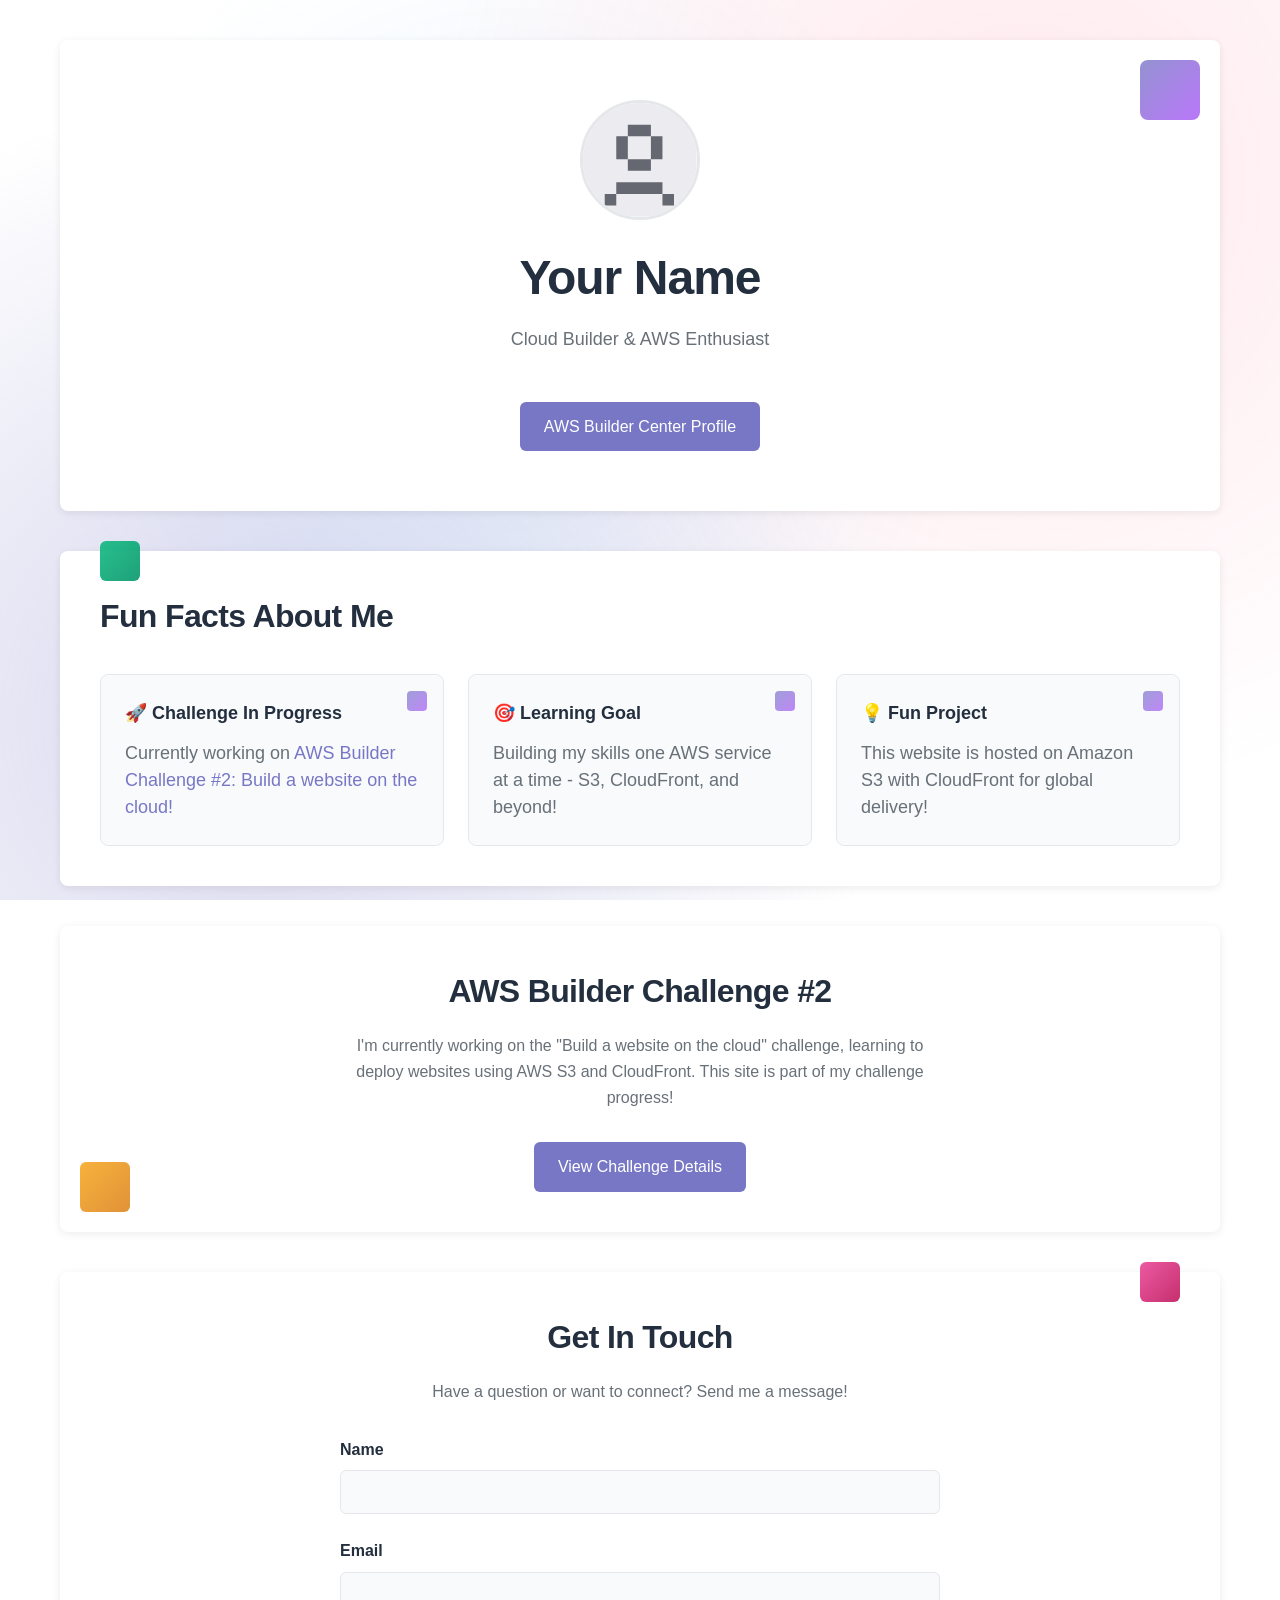
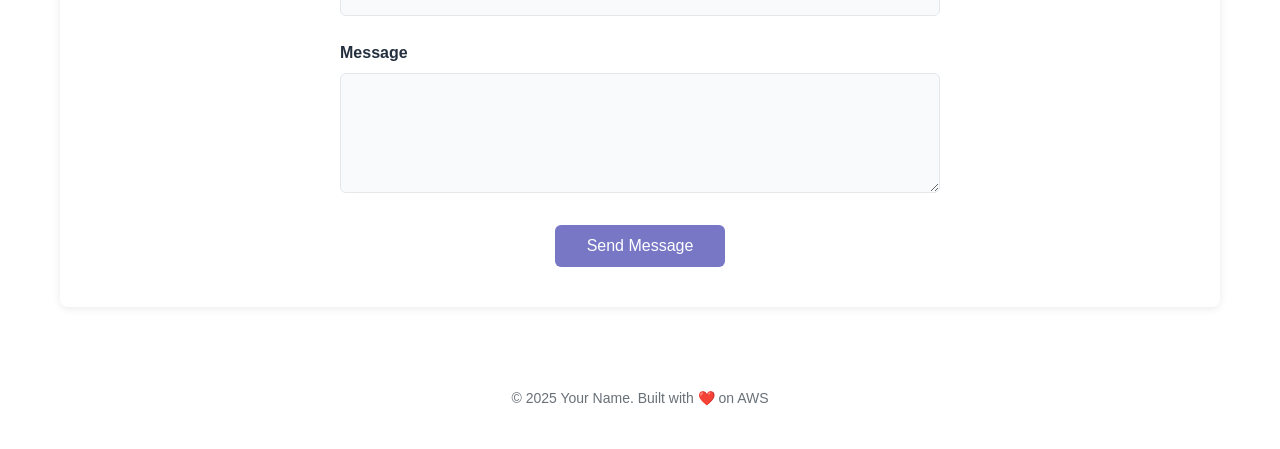
==== index.html @ 6de3caf6 "Add files via upload" ====
<!DOCTYPE html>
<html lang="en">
<head>
    <meta charset="UTF-8">
    <meta name="viewport" content="width=device-width, initial-scale=1.0">
    <title>Your Name - Personal Website</title>
    <link rel="stylesheet" href="styles.css">
</head>
<body>
    <main>
        <section class="hero">
            <img src="profile-photo.svg" alt="Your Name" class="profile-photo">
            <h1>Your Name</h1>
            <p class="tagline">Cloud Builder & AWS Enthusiast</p>
            <a href="https://builder.aws.com/community/@youralias" target="_blank" class="aws-link">AWS Builder Center Profile</a>
        </section>

        <section class="fun-facts">
            <h3>Fun Facts About Me</h3>
            <div class="facts-grid">
                <div class="fact-card">
                    <h4>🚀 Challenge In Progress</h4>
                    <p>Currently working on <a href="https://builder.aws.com/content/31C2WxIDSQive7q2Dv5xNFCmYJj/aws-builder-challenge-2-build-a-website-on-the-cloud?trk=86c76c09-e8f4-4138-badc-604ce7bc5d77&sc_channel=el" target="_blank">AWS Builder Challenge #2: Build a website on the cloud!</a></p>
                </div>
                <div class="fact-card">
                    <h4>🎯 Learning Goal</h4>
                    <p>Building my skills one AWS service at a time - S3, CloudFront, and beyond!</p>
                </div>
                <div class="fact-card">
                    <h4>💡 Fun Project</h4>
                    <p>This website is hosted on Amazon S3 with CloudFront for global delivery!</p>
                </div>
            </div>
        </section>

        <section class="aws-journey">
            <h3>AWS Builder Challenge #2</h3>
            <p>I'm currently working on the "Build a website on the cloud" challenge, learning to deploy websites using AWS S3 and CloudFront. This site is part of my challenge progress!</p>
            <a href="https://builder.aws.com/content/31C2WxIDSQive7q2Dv5xNFCmYJj/aws-builder-challenge-2-build-a-website-on-the-cloud?trk=86c76c09-e8f4-4138-badc-604ce7bc5d77&sc_channel=el" target="_blank" class="cta-button">View Challenge Details</a>
        </section>

        <!-- CONTACT FORM SECTION - Added for user contact functionality -->
        <section class="contact-form">
            <h3>Get In Touch</h3>
            <p>Have a question or want to connect? Send me a message!</p>
            <!-- Form message container for success/error messages -->
            <div id="form-message" class="form-message" style="display: none;"></div>
            <form class="contact-form-container">
                <!-- Contact form input fields -->
                <div class="form-group">
                    <label for="name">Name</label>
                    <input type="text" id="name" name="name" required>
                </div>
                <div class="form-group">
                    <label for="email">Email</label>
                    <input type="email" id="email" name="email" required>
                </div>
                <div class="form-group">
                    <label for="message">Message</label>
                    <textarea id="message" name="message" rows="5" required></textarea>
                </div>
                <!-- Contact form submit button -->
                <button type="submit" class="contact-submit-btn">Send Message</button>
            </form>
        </section>
        <!-- END CONTACT FORM SECTION -->
    </main>

    <footer>
        <p>&copy; 2025 Your Name. Built with ❤️ on AWS</p>
    </footer>
    
    <!-- Contact form JavaScript -->
    <script src="script.js"></script>
</body>
</html>
---- styles.css ----
* {
    margin: 0;
    padding: 0;
    box-sizing: border-box;
}

body {
    font-family: 'Amazon Ember', 'Helvetica Neue', Arial, sans-serif;
    line-height: 1.6;
    color: #232f3e;
    background: #ffffff;
    min-height: 100vh;
    position: relative;
    overflow-x: hidden;
}

body::before {
    content: '';
    position: fixed;
    top: 0;
    left: 0;
    width: 100%;
    height: 100%;
    background:
        radial-gradient(circle at 20% 80%, rgba(120, 119, 198, 0.3) 0%, transparent 50%),
        radial-gradient(circle at 80% 20%, rgba(255, 99, 132, 0.15) 0%, transparent 50%),
        radial-gradient(circle at 40% 40%, rgba(54, 162, 235, 0.1) 0%, transparent 50%);
    z-index: -1;
}

.aws-link {
    background: #7877c6;
    color: white;
    padding: 12px 24px;
    text-decoration: none;
    border-radius: 6px;
    font-weight: 500;
    font-size: 16px;
    transition: all 0.2s ease;
    margin-top: 2rem;
    display: inline-block;
    border: none;
}

.aws-link:hover {
    background: #6b6ab8;
    transform: translateY(-1px);
}

main {
    max-width: 1200px;
    margin: 0 auto;
    padding: 40px 20px;
    position: relative;
}

.hero {
    background: white;
    border-radius: 8px;
    padding: 60px 40px;
    margin-bottom: 40px;
    box-shadow: 0 2px 8px rgba(0, 0, 0, 0.08);
    text-align: center;
    position: relative;
}

.hero::after {
    content: '';
    position: absolute;
    top: 20px;
    right: 20px;
    width: 60px;
    height: 60px;
    background: linear-gradient(135deg, #7877c6 0%, #a855f7 100%);
    border-radius: 8px;
    opacity: 0.8;
}

.hero h1 {
    color: #232f3e;
    font-size: 48px;
    font-weight: 700;
    margin: 20px 0 8px 0;
    letter-spacing: -0.02em;
}

.tagline {
    font-size: 18px;
    color: #687078;
    margin-bottom: 16px;
    font-weight: 400;
}

.profile-photo {
    width: 120px;
    height: 120px;
    border-radius: 50%;
    object-fit: cover;
    border: 3px solid #e5e7eb;
    margin: 0 auto 20px auto;
    display: block;
}

.fun-facts {
    background: white;
    border-radius: 8px;
    padding: 40px;
    margin-bottom: 40px;
    box-shadow: 0 2px 8px rgba(0, 0, 0, 0.08);
    position: relative;
}

.fun-facts::before {
    content: '';
    position: absolute;
    top: -10px;
    left: 40px;
    width: 40px;
    height: 40px;
    background: linear-gradient(135deg, #10b981 0%, #059669 100%);
    border-radius: 6px;
    opacity: 0.9;
}

.fun-facts h3 {
    text-align: left;
    color: #232f3e;
    font-size: 32px;
    font-weight: 700;
    margin-bottom: 32px;
    letter-spacing: -0.02em;
}

.facts-grid {
    display: grid;
    grid-template-columns: repeat(auto-fit, minmax(300px, 1fr));
    gap: 24px;
}

.fact-card {
    background: #f8fafc;
    border: 1px solid #e5e7eb;
    padding: 24px;
    border-radius: 8px;
    transition: all 0.2s ease;
    position: relative;
}

.fact-card::before {
    content: '';
    position: absolute;
    top: 16px;
    right: 16px;
    width: 20px;
    height: 20px;
    background: linear-gradient(135deg, #7877c6 0%, #a855f7 100%);
    border-radius: 4px;
    opacity: 0.7;
}

.fact-card:hover {
    transform: translateY(-2px);
    box-shadow: 0 4px 12px rgba(0, 0, 0, 0.1);
}

.fact-card h4 {
    font-size: 18px;
    font-weight: 600;
    margin-bottom: 12px;
    color: #232f3e;
}

.fact-card p {
    color: #687078;
    font-size: 18px;
    line-height: 1.5;
}

.fact-card a {
    color: #7877c6;
    text-decoration: none;
}

.fact-card a:hover {
    text-decoration: underline;
}

.aws-journey {
    background: white;
    border-radius: 8px;
    padding: 40px;
    text-align: center;
    box-shadow: 0 2px 8px rgba(0, 0, 0, 0.08);
    position: relative;
}

.aws-journey::after {
    content: '';
    position: absolute;
    bottom: 20px;
    left: 20px;
    width: 50px;
    height: 50px;
    background: linear-gradient(135deg, #f59e0b 0%, #d97706 100%);
    border-radius: 6px;
    opacity: 0.8;
}

.aws-journey h3 {
    color: #232f3e;
    font-size: 32px;
    font-weight: 700;
    margin-bottom: 16px;
    letter-spacing: -0.02em;
}

.aws-journey p {
    font-size: 16px;
    color: #687078;
    margin-bottom: 32px;
    max-width: 600px;
    margin-left: auto;
    margin-right: auto;
    line-height: 1.6;
}

.cta-button {
    display: inline-block;
    background: #7877c6;
    color: white;
    padding: 12px 24px;
    text-decoration: none;
    border-radius: 6px;
    font-weight: 500;
    font-size: 16px;
    transition: all 0.2s ease;
}

.cta-button:hover {
    background: #6b6ab8;
    transform: translateY(-1px);
}

/* CONTACT FORM STYLES - Added for contact form functionality */
.contact-form {
    background: white;
    border-radius: 8px;
    padding: 40px;
    margin-top: 40px;
    box-shadow: 0 2px 8px rgba(0, 0, 0, 0.08);
    position: relative;
}

/* Contact form decorative element */
.contact-form::before {
    content: '';
    position: absolute;
    top: -10px;
    right: 40px;
    width: 40px;
    height: 40px;
    background: linear-gradient(135deg, #ec4899 0%, #be185d 100%);
    border-radius: 6px;
    opacity: 0.9;
}

.contact-form h3 {
    color: #232f3e;
    font-size: 32px;
    font-weight: 700;
    margin-bottom: 16px;
    letter-spacing: -0.02em;
    text-align: center;
}

.contact-form > p {
    font-size: 16px;
    color: #687078;
    margin-bottom: 32px;
    text-align: center;
    line-height: 1.6;
}

/* Contact form container and layout */
.contact-form-container {
    max-width: 600px;
    margin: 0 auto;
}

/* Form message styles for success/error notifications */
.form-message {
    padding: 12px 16px;
    border-radius: 6px;
    margin-bottom: 24px;
    font-weight: 500;
    text-align: center;
}

.form-message.success {
    background: #dcfce7;
    color: #166534;
    border: 1px solid #bbf7d0;
}

.form-message.error {
    background: #fef2f2;
    color: #dc2626;
    border: 1px solid #fecaca;
}

.form-group {
    margin-bottom: 24px;
}

.form-group label {
    display: block;
    font-weight: 600;
    color: #232f3e;
    margin-bottom: 8px;
    font-size: 16px;
}

/* Contact form input and textarea styles */
.form-group input,
.form-group textarea {
    width: 100%;
    padding: 12px 16px;
    border: 1px solid #e5e7eb;
    border-radius: 6px;
    font-size: 16px;
    font-family: inherit;
    background: #f8fafc;
    transition: all 0.2s ease;
}

.form-group input:focus,
.form-group textarea:focus {
    outline: none;
    border-color: #7877c6;
    background: white;
    box-shadow: 0 0 0 3px rgba(120, 119, 198, 0.1);
}

.form-group textarea {
    resize: vertical;
    min-height: 120px;
}

/* Contact form submit button */
.contact-submit-btn {
    background: #7877c6;
    color: white;
    padding: 12px 32px;
    border: none;
    border-radius: 6px;
    font-weight: 500;
    font-size: 16px;
    cursor: pointer;
    transition: all 0.2s ease;
    display: block;
    margin: 0 auto;
}

.contact-submit-btn:hover {
    background: #6b6ab8;
    transform: translateY(-1px);
}
/* END CONTACT FORM STYLES */

footer {
    text-align: center;
    padding: 40px 20px;
    color: #687078;
    font-size: 14px;
}

@media (max-width: 768px) {
    .hero h1 {
        font-size: 36px;
    }

    .tagline {
        font-size: 16px;
    }

    .profile-photo {
        width: 100px;
        height: 100px;
    }

    main {
        padding: 20px;
    }

    .hero, .fun-facts, .aws-journey {
        padding: 24px;
    }

    /* Contact form mobile styles */
    .contact-form {
        padding: 24px;
    }

    .fun-facts h3, .aws-journey h3 {
        font-size: 24px;
    }

    /* Contact form mobile heading */
    .contact-form h3 {
        font-size: 24px;
    }
}
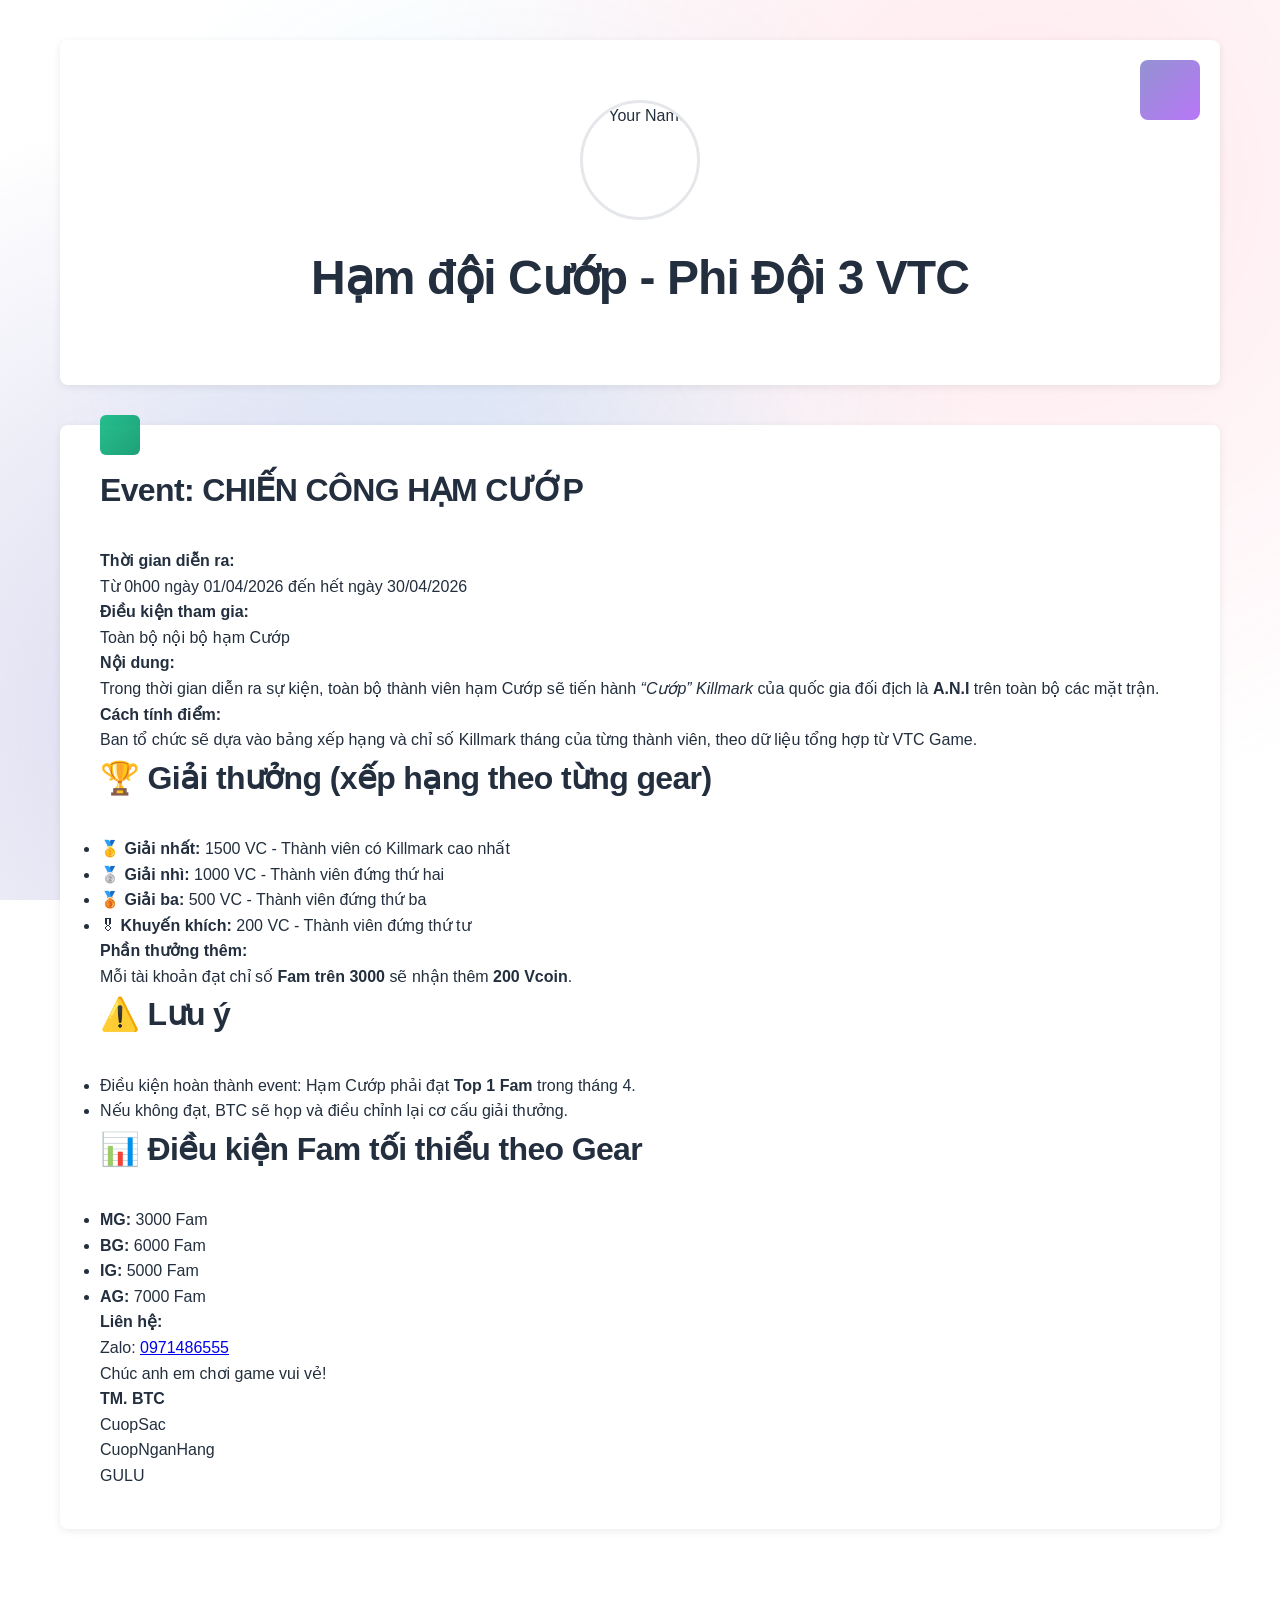
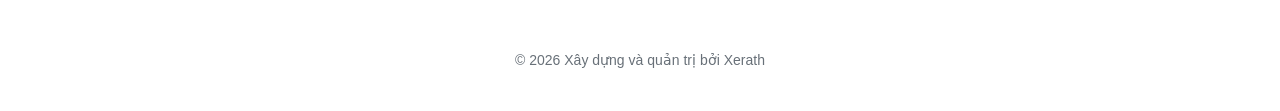
==== commit 24ffd827: "Update personal website content and details" ====
--- a/index.html
+++ b/index.html
@@ -3,71 +3,96 @@
 <head>
     <meta charset="UTF-8">
     <meta name="viewport" content="width=device-width, initial-scale=1.0">
-    <title>Your Name - Personal Website</title>
+    <title>Hạm đội Cướp - Phi Đội 3 VTC</title>
     <link rel="stylesheet" href="styles.css">
 </head>
 <body>
     <main>
         <section class="hero">
-            <img src="profile-photo.svg" alt="Your Name" class="profile-photo">
-            <h1>Your Name</h1>
-            <p class="tagline">Cloud Builder & AWS Enthusiast</p>
-            <a href="https://builder.aws.com/community/@youralias" target="_blank" class="aws-link">AWS Builder Center Profile</a>
+            <img src="avt.jpg" alt="Your Name" class="profile-photo">
+            <h1>Hạm đội Cướp - Phi Đội 3 VTC</h1>
+            <!--<p class="tagline">Cloud Builder & AWS Enthusiast</p>-->
+            <!--<a href="https://builder.aws.com/community/@youralias" target="_blank" class="aws-link">AWS Builder Center Profile</a>-->
         </section>
 
+    
         <section class="fun-facts">
-            <h3>Fun Facts About Me</h3>
-            <div class="facts-grid">
-                <div class="fact-card">
-                    <h4>🚀 Challenge In Progress</h4>
-                    <p>Currently working on <a href="https://builder.aws.com/content/31C2WxIDSQive7q2Dv5xNFCmYJj/aws-builder-challenge-2-build-a-website-on-the-cloud?trk=86c76c09-e8f4-4138-badc-604ce7bc5d77&sc_channel=el" target="_blank">AWS Builder Challenge #2: Build a website on the cloud!</a></p>
-                </div>
-                <div class="fact-card">
-                    <h4>🎯 Learning Goal</h4>
-                    <p>Building my skills one AWS service at a time - S3, CloudFront, and beyond!</p>
-                </div>
-                <div class="fact-card">
-                    <h4>💡 Fun Project</h4>
-                    <p>This website is hosted on Amazon S3 with CloudFront for global delivery!</p>
-                </div>
-            </div>
+            <h3>Event: CHIẾN CÔNG HẠM CƯỚP</h3>
+            <p><strong>Thời gian diễn ra:</strong><br>
+    Từ 0h00 ngày 01/04/2026 đến hết ngày 30/04/2026
+  </p>
+
+  <p><strong>Điều kiện tham gia:</strong><br>
+    Toàn bộ nội bộ hạm Cướp
+  </p>
+
+  <p><strong>Nội dung:</strong><br>
+    Trong thời gian diễn ra sự kiện, toàn bộ thành viên hạm Cướp sẽ tiến hành
+    <em>“Cướp” Killmark</em> của quốc gia đối địch là <strong>A.N.I</strong>
+    trên toàn bộ các mặt trận.
+  </p>
+
+  <p><strong>Cách tính điểm:</strong><br>
+    Ban tổ chức sẽ dựa vào bảng xếp hạng và chỉ số Killmark tháng của từng thành viên,
+    theo dữ liệu tổng hợp từ VTC Game.
+  </p>
+
+  <h3>🏆 Giải thưởng (xếp hạng theo từng gear)</h3>
+  <ul>
+    <li>🥇 <strong>Giải nhất:</strong> 1500 VC - Thành viên có Killmark cao nhất</li>
+    <li>🥈 <strong>Giải nhì:</strong> 1000 VC - Thành viên đứng thứ hai</li>
+    <li>🥉 <strong>Giải ba:</strong> 500 VC - Thành viên đứng thứ ba</li>
+    <li>🎖 <strong>Khuyến khích:</strong> 200 VC - Thành viên đứng thứ tư</li>
+  </ul>
+
+  <p><strong>Phần thưởng thêm:</strong><br>
+    Mỗi tài khoản đạt chỉ số <strong>Fam trên 3000</strong> sẽ nhận thêm
+    <strong>200 Vcoin</strong>.
+  </p>
+
+  <h3>⚠️ Lưu ý</h3>
+  <ul>
+    <li>Điều kiện hoàn thành event: Hạm Cướp phải đạt <strong>Top 1 Fam</strong> trong tháng 4.</li>
+    <li>Nếu không đạt, BTC sẽ họp và điều chỉnh lại cơ cấu giải thưởng.</li>
+  </ul>
+
+  <h3>📊 Điều kiện Fam tối thiểu theo Gear</h3>
+  <ul>
+    <li><strong>MG:</strong> 3000 Fam</li>
+    <li><strong>BG:</strong> 6000 Fam</li>
+    <li><strong>IG:</strong> 5000 Fam</li>
+    <li><strong>AG:</strong> 7000 Fam</li>
+  </ul>
+
+  <p><strong>Liên hệ:</strong><br>
+    Zalo: <a href="tel:0971486555">0971486555</a>
+  </p>
+
+  <p>Chúc anh em chơi game vui vẻ!</p>
+
+  <p><strong>TM. BTC</strong><br>
+    CuopSac<br>
+    CuopNganHang<br>
+    GULU
+  </p>
         </section>
+    
 
+    <!-- hide
         <section class="aws-journey">
             <h3>AWS Builder Challenge #2</h3>
             <p>I'm currently working on the "Build a website on the cloud" challenge, learning to deploy websites using AWS S3 and CloudFront. This site is part of my challenge progress!</p>
             <a href="https://builder.aws.com/content/31C2WxIDSQive7q2Dv5xNFCmYJj/aws-builder-challenge-2-build-a-website-on-the-cloud?trk=86c76c09-e8f4-4138-badc-604ce7bc5d77&sc_channel=el" target="_blank" class="cta-button">View Challenge Details</a>
         </section>
+    -->
 
         <!-- CONTACT FORM SECTION - Added for user contact functionality -->
-        <section class="contact-form">
-            <h3>Get In Touch</h3>
-            <p>Have a question or want to connect? Send me a message!</p>
-            <!-- Form message container for success/error messages -->
-            <div id="form-message" class="form-message" style="display: none;"></div>
-            <form class="contact-form-container">
-                <!-- Contact form input fields -->
-                <div class="form-group">
-                    <label for="name">Name</label>
-                    <input type="text" id="name" name="name" required>
-                </div>
-                <div class="form-group">
-                    <label for="email">Email</label>
-                    <input type="email" id="email" name="email" required>
-                </div>
-                <div class="form-group">
-                    <label for="message">Message</label>
-                    <textarea id="message" name="message" rows="5" required></textarea>
-                </div>
-                <!-- Contact form submit button -->
-                <button type="submit" class="contact-submit-btn">Send Message</button>
-            </form>
-        </section>
+
         <!-- END CONTACT FORM SECTION -->
     </main>
 
     <footer>
-        <p>&copy; 2025 Your Name. Built with ❤️ on AWS</p>
+        <p>&copy; 2026 Xây dựng và quản trị bởi Xerath</p>
     </footer>
     
     <!-- Contact form JavaScript -->
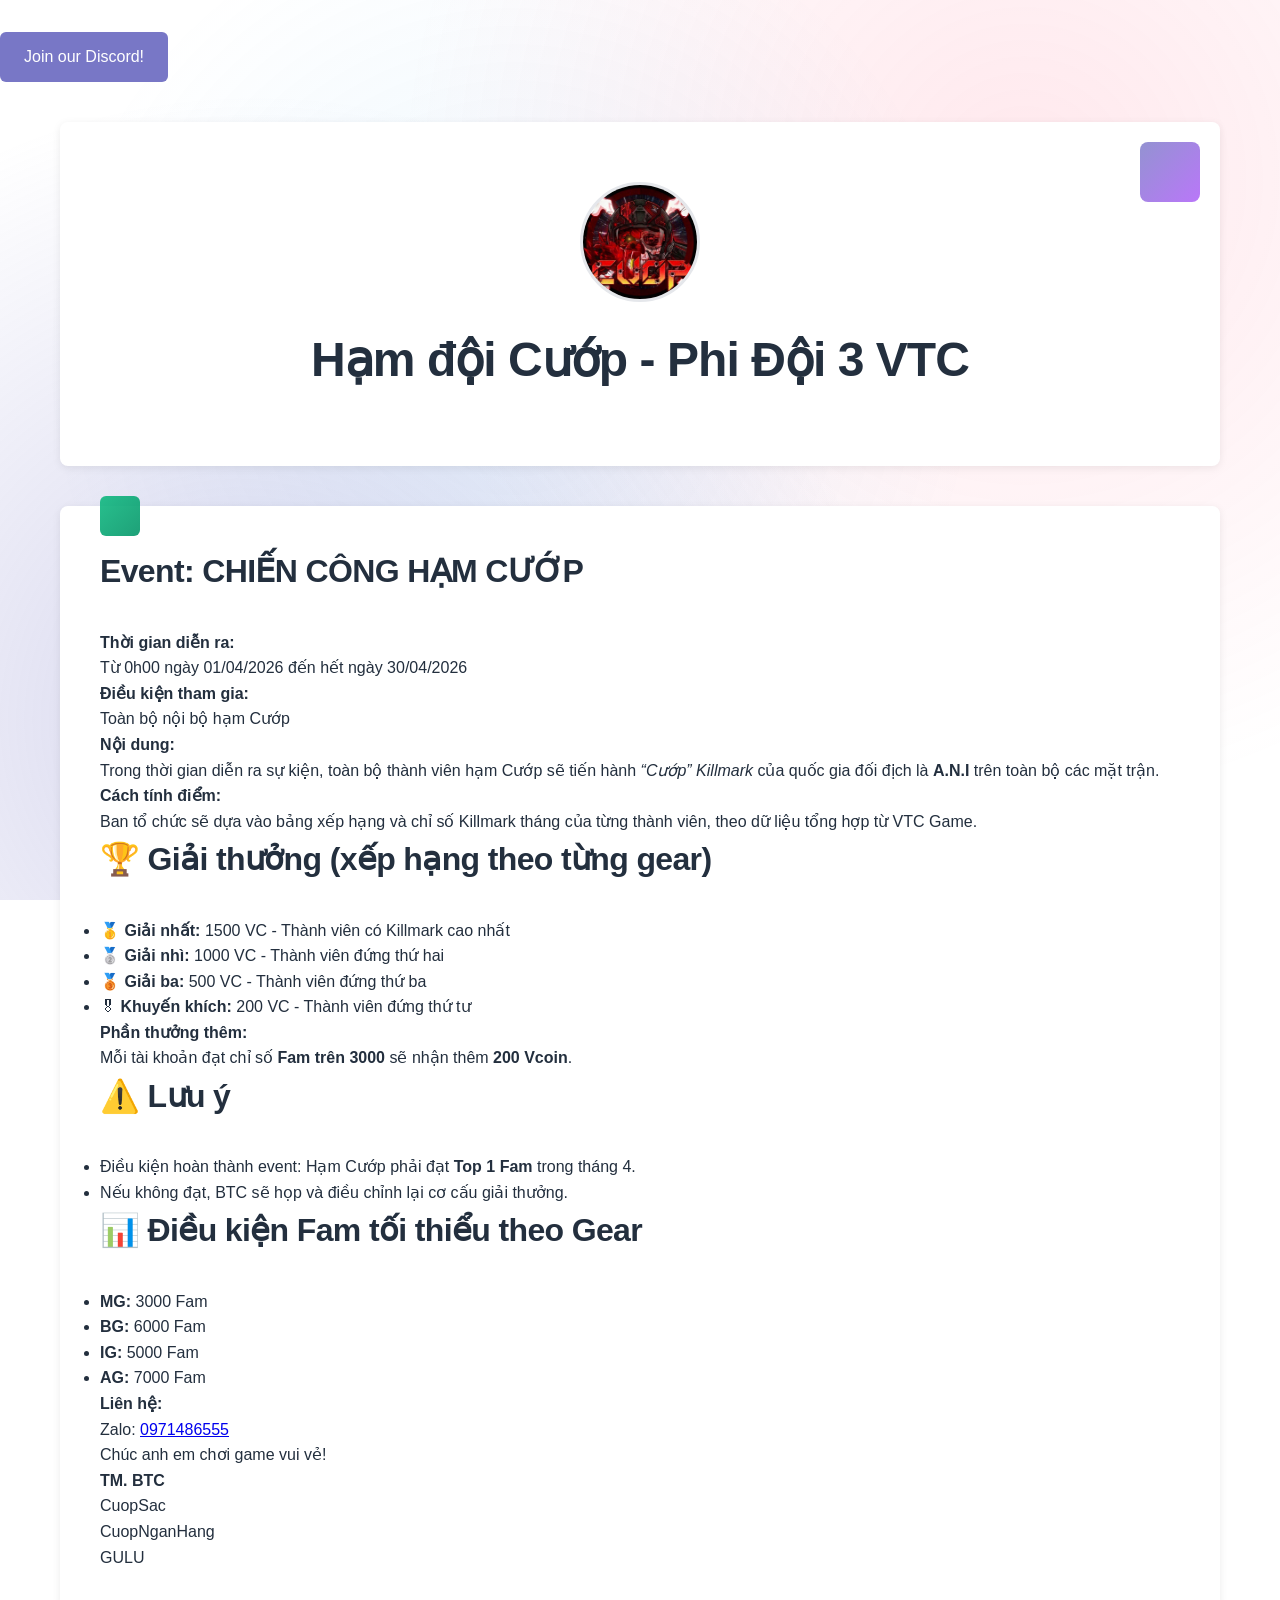
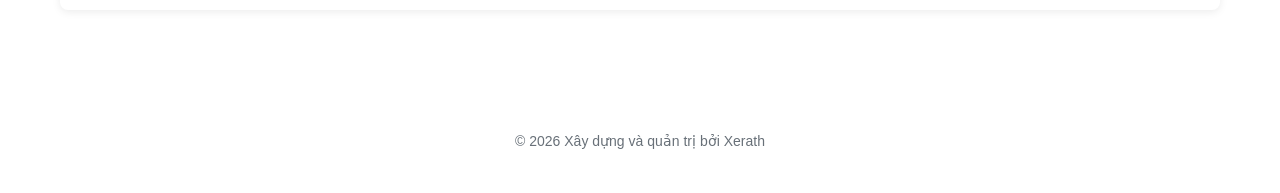
==== commit 567eac6f: "Add Discord link to index.html" ====
--- a/index.html
+++ b/index.html
@@ -4,6 +4,7 @@
     <meta charset="UTF-8">
     <meta name="viewport" content="width=device-width, initial-scale=1.0">
     <title>Hạm đội Cướp - Phi Đội 3 VTC</title>
+    <a href="https://discord.gg/CkHXaFzhB" target="_blank" class="aws-link">Join our Discord!</a>
     <link rel="stylesheet" href="styles.css">
 </head>
 <body>
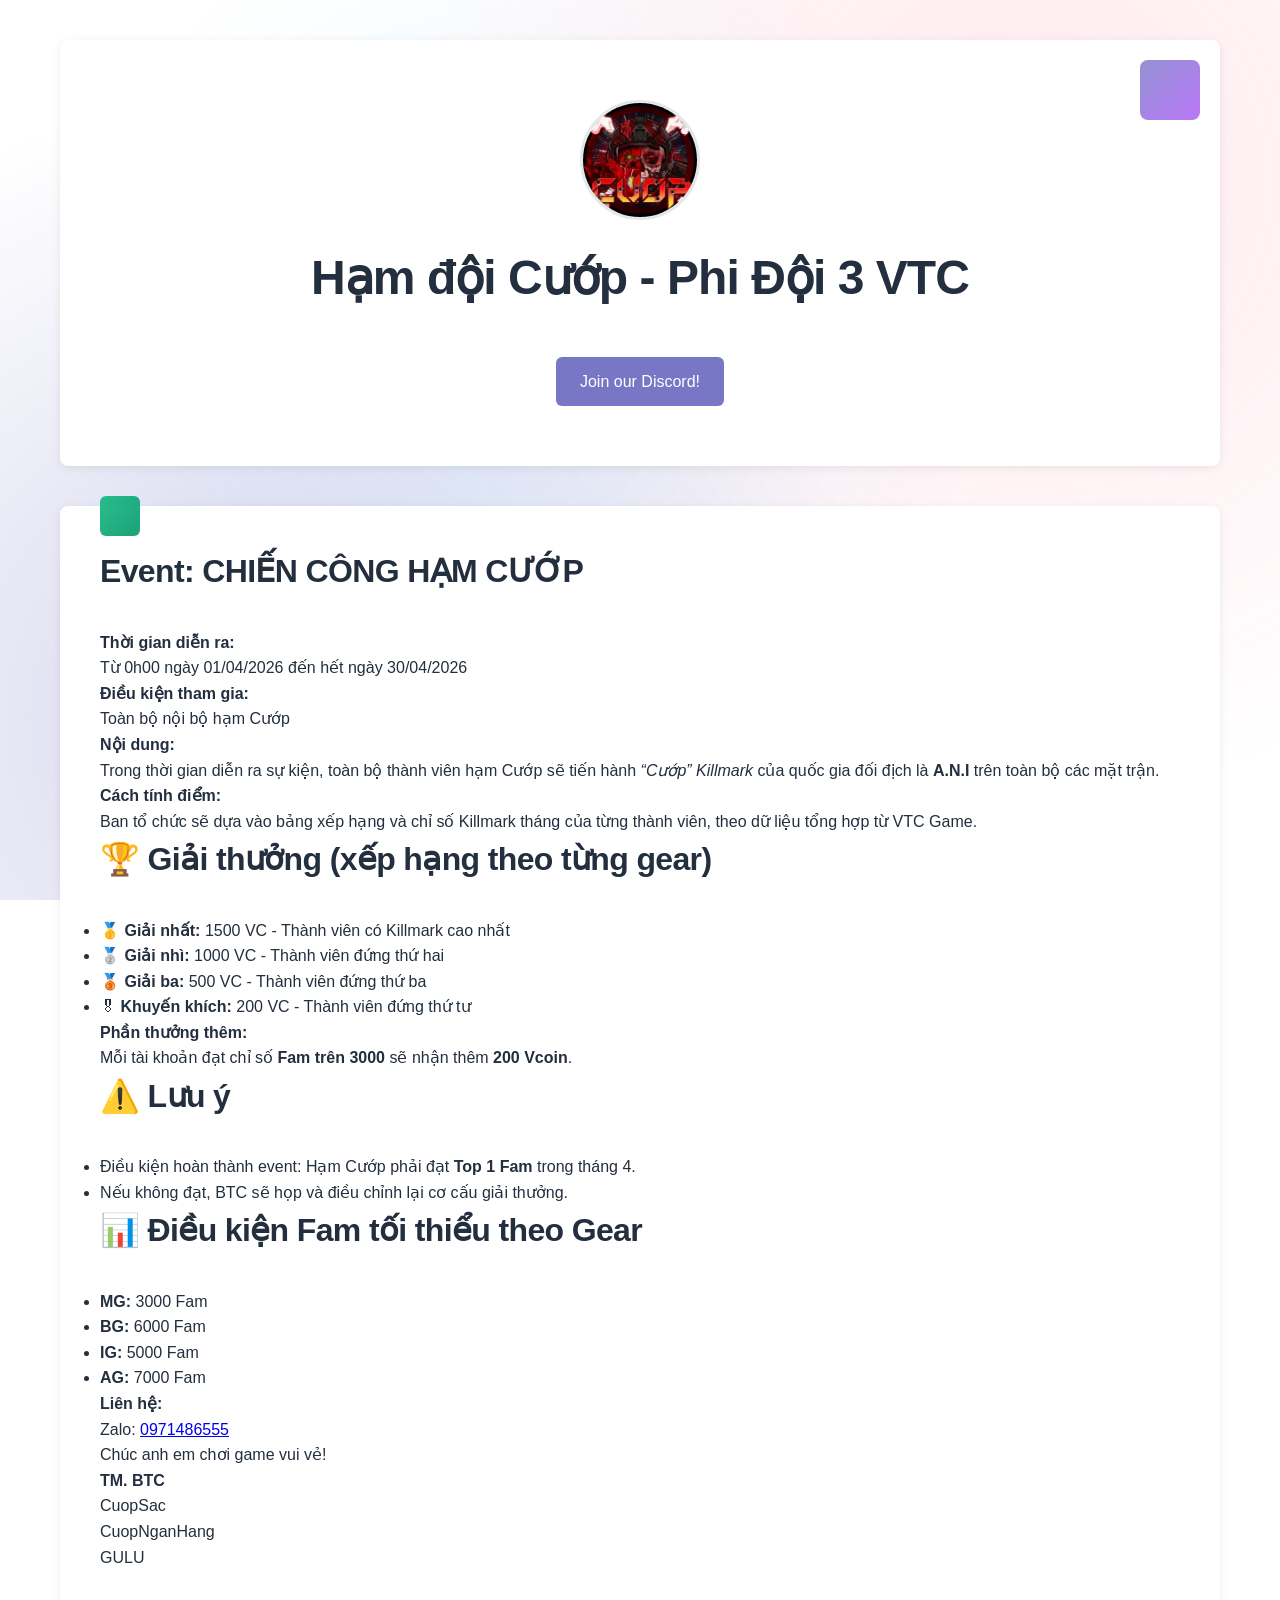
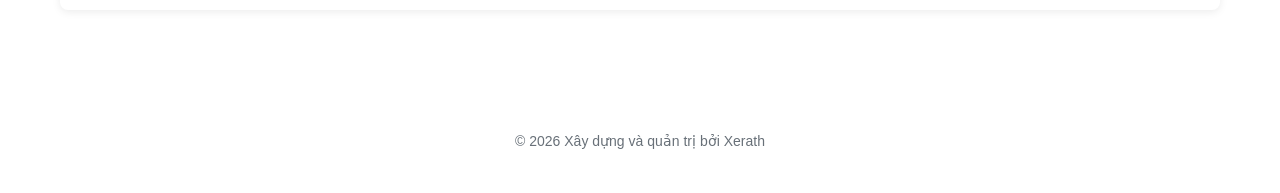
==== commit 14d36415: "Restore Discord link in index.html" ====
--- a/index.html
+++ b/index.html
@@ -4,7 +4,6 @@
     <meta charset="UTF-8">
     <meta name="viewport" content="width=device-width, initial-scale=1.0">
     <title>Hạm đội Cướp - Phi Đội 3 VTC</title>
-    <a href="https://discord.gg/CkHXaFzhB" target="_blank" class="aws-link">Join our Discord!</a>
     <link rel="stylesheet" href="styles.css">
 </head>
 <body>
@@ -13,7 +12,7 @@
             <img src="avt.jpg" alt="Your Name" class="profile-photo">
             <h1>Hạm đội Cướp - Phi Đội 3 VTC</h1>
             <!--<p class="tagline">Cloud Builder & AWS Enthusiast</p>-->
-            <!--<a href="https://builder.aws.com/community/@youralias" target="_blank" class="aws-link">AWS Builder Center Profile</a>-->
+            <a href="https://discord.gg/CkHXaFzhB" target="_blank" class="aws-link">Join our Discord!</a>
         </section>
 
     
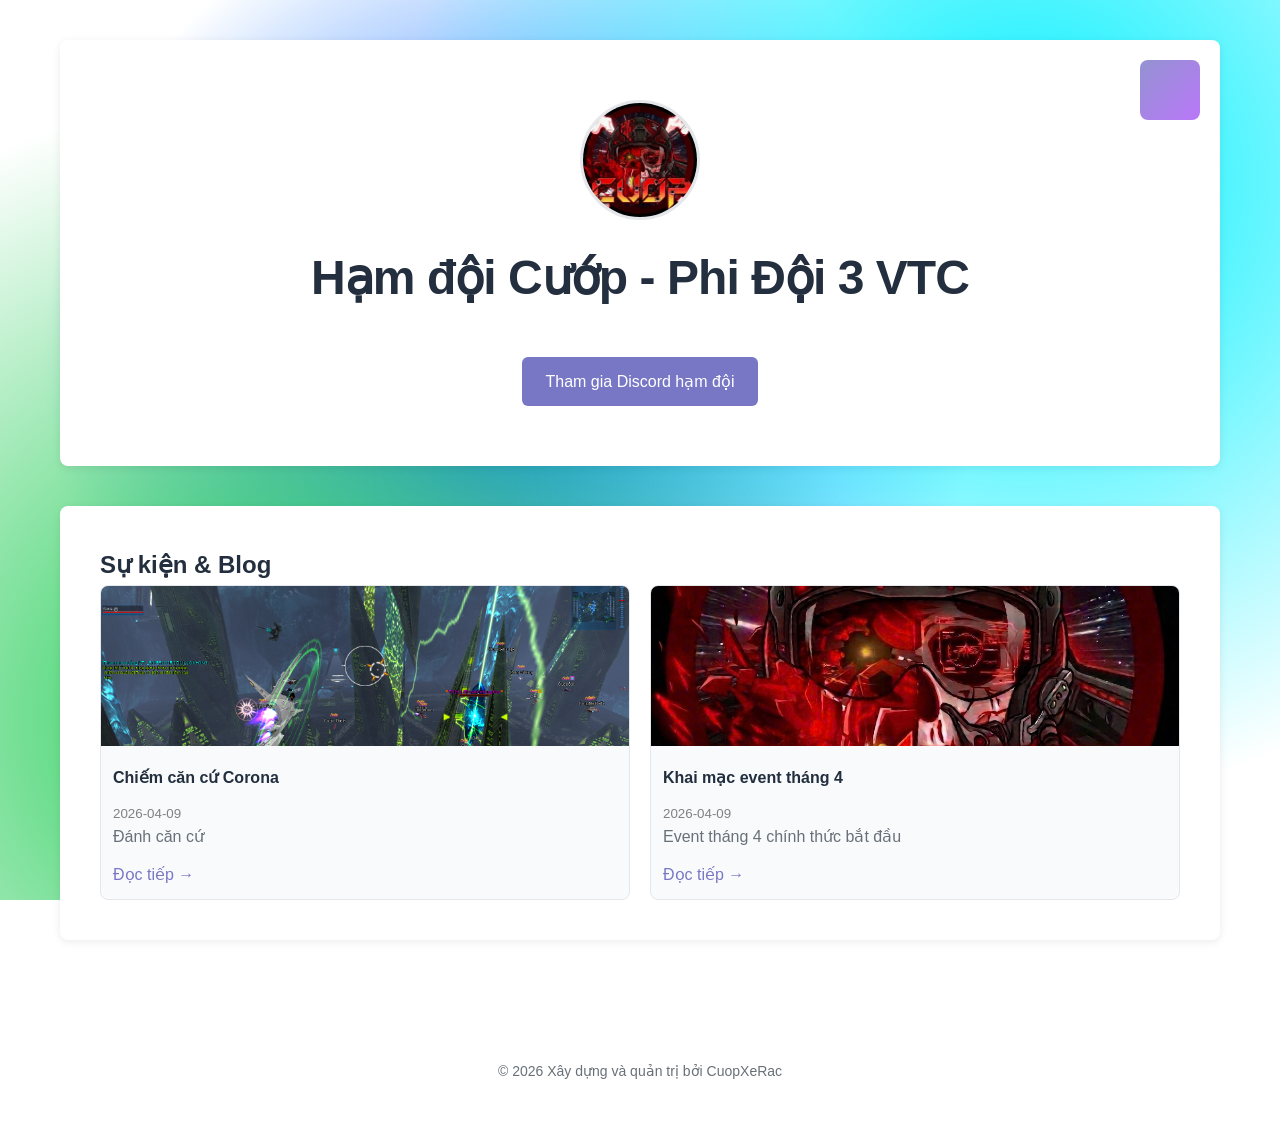
==== commit 6c3ded02: "update blog" ====
--- a/index.html
+++ b/index.html
@@ -9,90 +9,21 @@
 <body>
     <main>
         <section class="hero">
-            <img src="avt.jpg" alt="Your Name" class="profile-photo">
+            <img src="/static/avt.jpg" alt="Your Name" class="profile-photo">
             <h1>Hạm đội Cướp - Phi Đội 3 VTC</h1>
             <!--<p class="tagline">Cloud Builder & AWS Enthusiast</p>-->
-            <a href="https://discord.gg/CkHXaFzhB" target="_blank" class="aws-link">Join our Discord!</a>
+            <a href="https://discord.gg/CkHXaFzhB" target="_blank" class="aws-link">Tham gia Discord hạm đội</a>
         </section>
 
-    
-        <section class="fun-facts">
-            <h3>Event: CHIẾN CÔNG HẠM CƯỚP</h3>
-            <p><strong>Thời gian diễn ra:</strong><br>
-    Từ 0h00 ngày 01/04/2026 đến hết ngày 30/04/2026
-  </p>
-
-  <p><strong>Điều kiện tham gia:</strong><br>
-    Toàn bộ nội bộ hạm Cướp
-  </p>
-
-  <p><strong>Nội dung:</strong><br>
-    Trong thời gian diễn ra sự kiện, toàn bộ thành viên hạm Cướp sẽ tiến hành
-    <em>“Cướp” Killmark</em> của quốc gia đối địch là <strong>A.N.I</strong>
-    trên toàn bộ các mặt trận.
-  </p>
-
-  <p><strong>Cách tính điểm:</strong><br>
-    Ban tổ chức sẽ dựa vào bảng xếp hạng và chỉ số Killmark tháng của từng thành viên,
-    theo dữ liệu tổng hợp từ VTC Game.
-  </p>
-
-  <h3>🏆 Giải thưởng (xếp hạng theo từng gear)</h3>
-  <ul>
-    <li>🥇 <strong>Giải nhất:</strong> 1500 VC - Thành viên có Killmark cao nhất</li>
-    <li>🥈 <strong>Giải nhì:</strong> 1000 VC - Thành viên đứng thứ hai</li>
-    <li>🥉 <strong>Giải ba:</strong> 500 VC - Thành viên đứng thứ ba</li>
-    <li>🎖 <strong>Khuyến khích:</strong> 200 VC - Thành viên đứng thứ tư</li>
-  </ul>
-
-  <p><strong>Phần thưởng thêm:</strong><br>
-    Mỗi tài khoản đạt chỉ số <strong>Fam trên 3000</strong> sẽ nhận thêm
-    <strong>200 Vcoin</strong>.
-  </p>
-
-  <h3>⚠️ Lưu ý</h3>
-  <ul>
-    <li>Điều kiện hoàn thành event: Hạm Cướp phải đạt <strong>Top 1 Fam</strong> trong tháng 4.</li>
-    <li>Nếu không đạt, BTC sẽ họp và điều chỉnh lại cơ cấu giải thưởng.</li>
-  </ul>
-
-  <h3>📊 Điều kiện Fam tối thiểu theo Gear</h3>
-  <ul>
-    <li><strong>MG:</strong> 3000 Fam</li>
-    <li><strong>BG:</strong> 6000 Fam</li>
-    <li><strong>IG:</strong> 5000 Fam</li>
-    <li><strong>AG:</strong> 7000 Fam</li>
-  </ul>
-
-  <p><strong>Liên hệ:</strong><br>
-    Zalo: <a href="tel:0971486555">0971486555</a>
-  </p>
-
-  <p>Chúc anh em chơi game vui vẻ!</p>
-
-  <p><strong>TM. BTC</strong><br>
-    CuopSac<br>
-    CuopNganHang<br>
-    GULU
-  </p>
+        <section class="blog">
+  <h2>Sự kiện & Blog</h2>
+  <div id="blog-list" class="blog-grid"></div>
         </section>
     
-
-    <!-- hide
-        <section class="aws-journey">
-            <h3>AWS Builder Challenge #2</h3>
-            <p>I'm currently working on the "Build a website on the cloud" challenge, learning to deploy websites using AWS S3 and CloudFront. This site is part of my challenge progress!</p>
-            <a href="https://builder.aws.com/content/31C2WxIDSQive7q2Dv5xNFCmYJj/aws-builder-challenge-2-build-a-website-on-the-cloud?trk=86c76c09-e8f4-4138-badc-604ce7bc5d77&sc_channel=el" target="_blank" class="cta-button">View Challenge Details</a>
-        </section>
-    -->
-
-        <!-- CONTACT FORM SECTION - Added for user contact functionality -->
-
-        <!-- END CONTACT FORM SECTION -->
     </main>
 
     <footer>
-        <p>&copy; 2026 Xây dựng và quản trị bởi Xerath</p>
+        <p>&copy; 2026 Xây dựng và quản trị bởi CuopXeRac</p>
     </footer>
     
     <!-- Contact form JavaScript -->
--- a/styles.css
+++ b/styles.css
@@ -22,9 +22,9 @@
     width: 100%;
     height: 100%;
     background:
-        radial-gradient(circle at 20% 80%, rgba(120, 119, 198, 0.3) 0%, transparent 50%),
-        radial-gradient(circle at 80% 20%, rgba(255, 99, 132, 0.15) 0%, transparent 50%),
-        radial-gradient(circle at 40% 40%, rgba(54, 162, 235, 0.1) 0%, transparent 50%);
+        radial-gradient(circle at 20% 80%, #22cc55, transparent 50%),
+        radial-gradient(circle at 80% 20%, #00f0ff, transparent 50%),
+        radial-gradient(circle at 40% 40%, #0066ff, transparent 50%);
     z-index: -1;
 }
 
@@ -410,3 +410,59 @@
         font-size: 24px;
     }
 }
+
+.blog {
+    background: white;
+    border-radius: 8px;
+    padding: 40px;
+    margin-bottom: 40px;
+    box-shadow: 0 2px 8px rgba(0,0,0,0.08);
+}
+
+.blog-grid {
+    display: grid;
+    grid-template-columns: repeat(auto-fit, minmax(280px, 1fr));
+    gap: 20px;
+}
+
+.blog-card {
+    border: 1px solid #e5e7eb;
+    border-radius: 8px;
+    overflow: hidden;
+    background: #f8fafc;
+    transition: 0.2s;
+}
+
+.blog-card:hover {
+    transform: translateY(-4px);
+}
+
+.blog-card img {
+    width: 100%;
+    height: 160px;
+    object-fit: cover;
+}
+
+.blog-card h4 {
+    padding: 12px;
+    margin: 0;
+}
+
+.blog-card p {
+    padding: 0 12px;
+    color: #687078;
+}
+
+.blog-card small {
+    padding: 0 12px;
+    display: block;
+    color: gray;
+}
+
+.blog-card a {
+    display: block;
+    padding: 12px;
+    color: #7877c6;
+    text-decoration: none;
+    font-weight: 500;
+}
